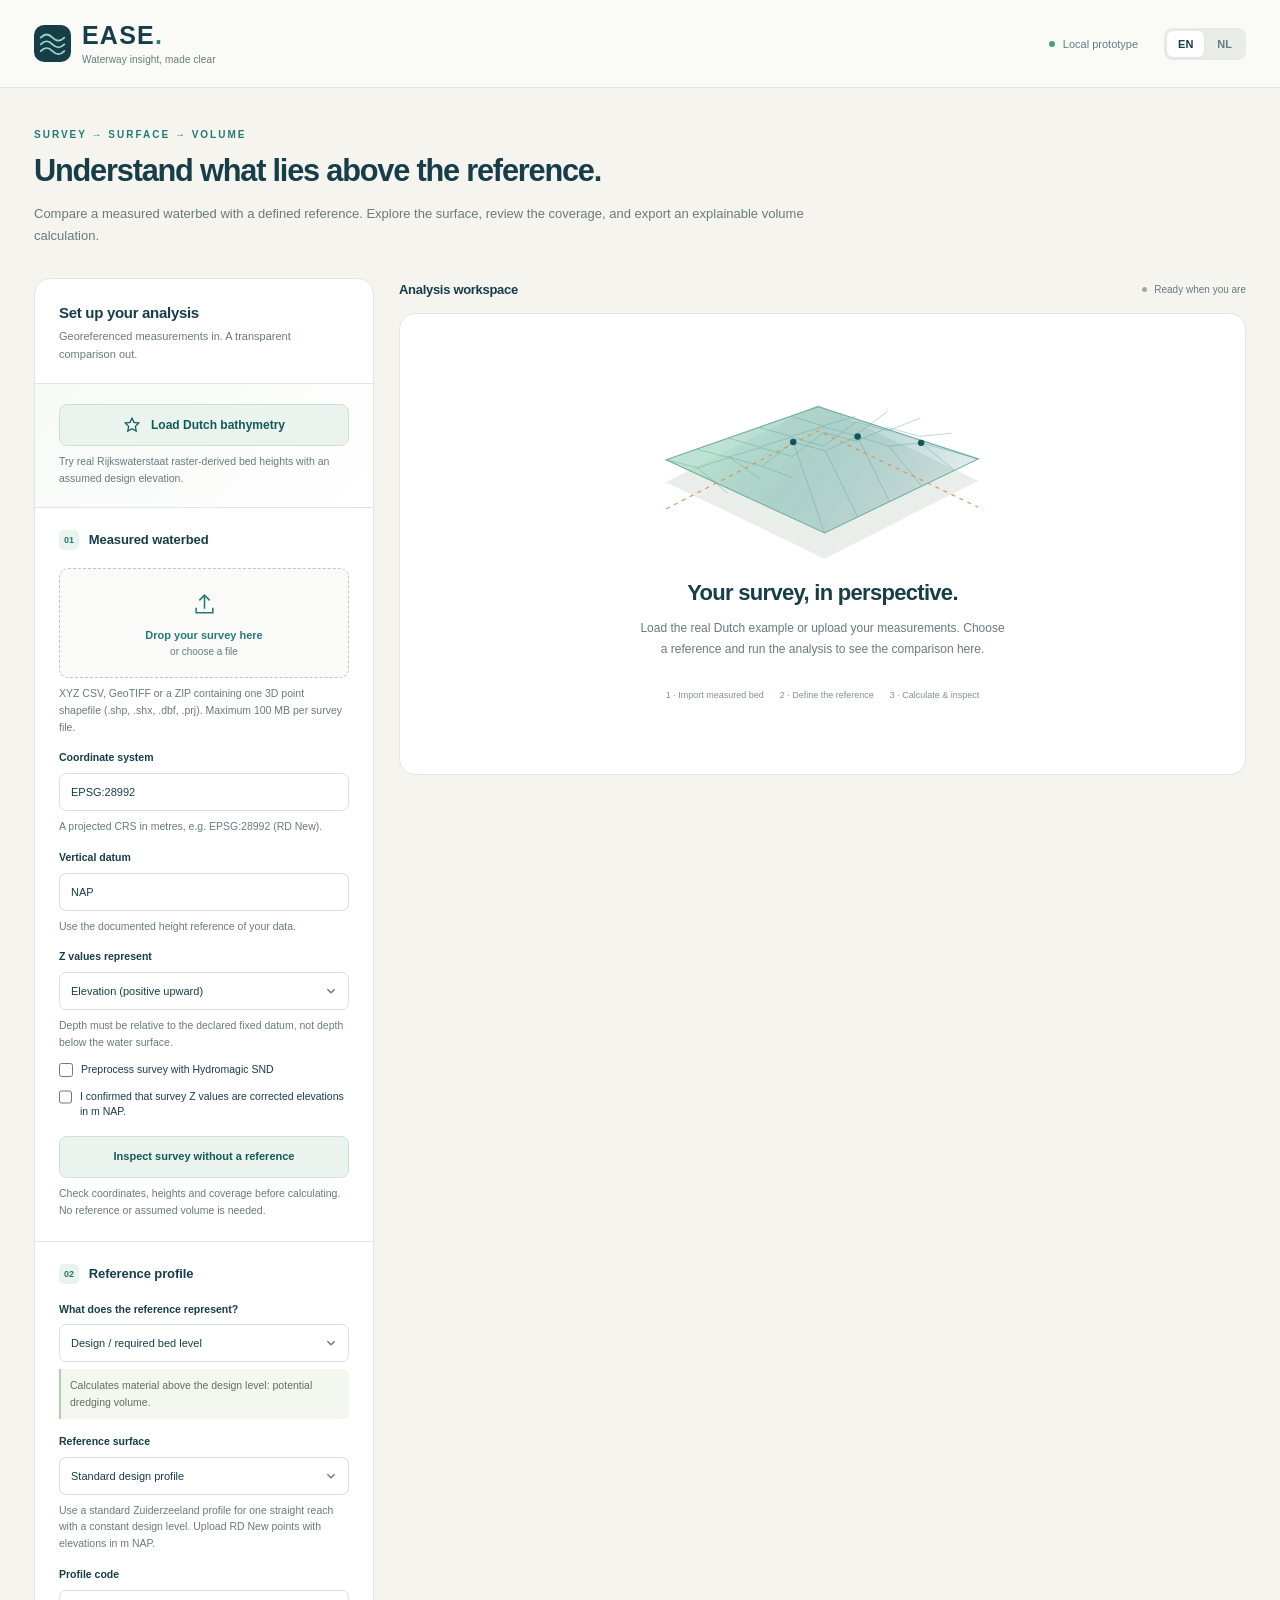
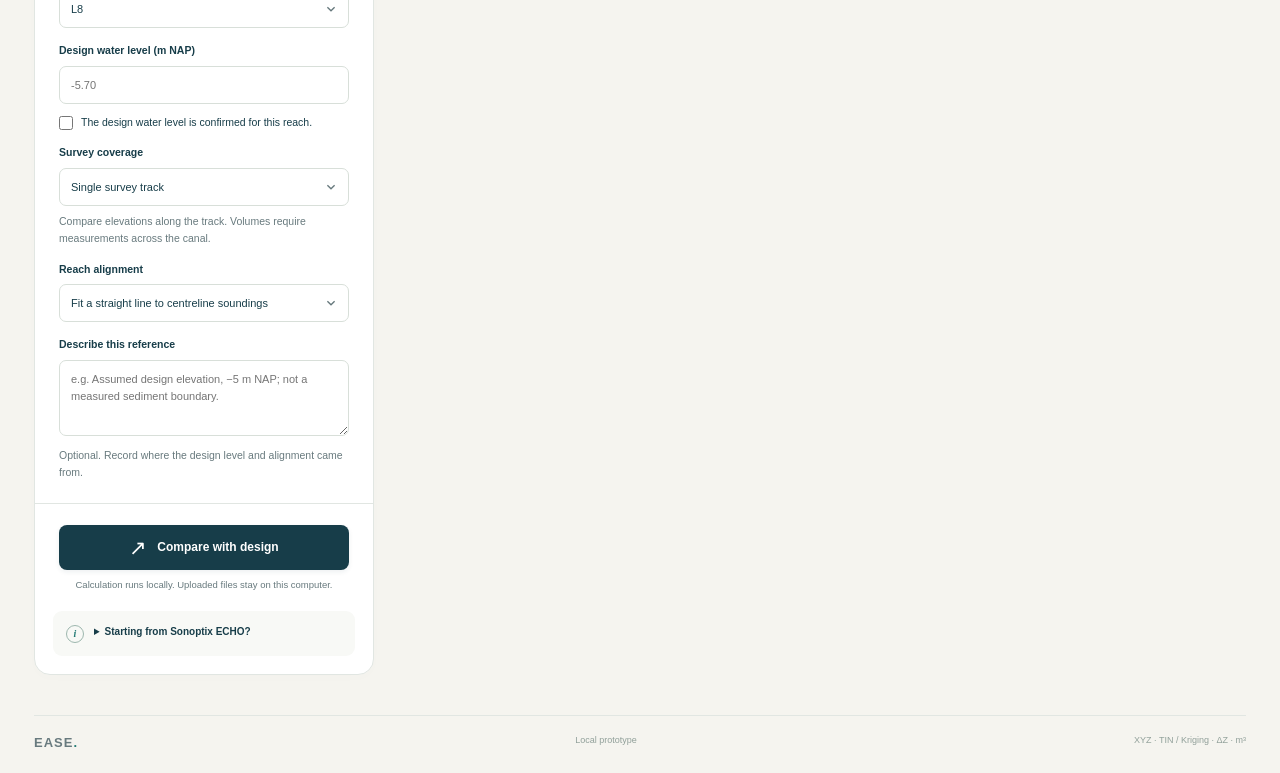
==== static/index.html @ c67ca576 "feat: migrate EASE source and automate Pages releases" ====
<!doctype html>
<html lang="en">
<head>
  <meta charset="utf-8">
  <meta name="viewport" content="width=device-width, initial-scale=1">
  <meta name="theme-color" content="#123c4b">
  <title>EASE · Sediment volume explorer</title>
  <link rel="icon" href="data:image/svg+xml,%3Csvg xmlns='http://www.w3.org/2000/svg' viewBox='0 0 64 64'%3E%3Crect width='64' height='64' rx='18' fill='%23123c4b'/%3E%3Cpath d='M10 25Q21 14 32 25T54 25M10 37Q21 26 32 37T54 37M10 49Q21 38 32 49T54 49' fill='none' stroke='%2382cfbb' stroke-width='4'/%3E%3C/svg%3E">
  <link rel="stylesheet" href="/static/styles.css?v=survey-preprocess-1">
  <script defer src="/static/plotly.min.js"></script>
  <script defer src="/static/i18n.js?v=survey-preprocess-1"></script>
  <script defer src="/static/app.js?v=survey-preprocess-1"></script>
</head>
<body>
  <header class="topbar">
    <a href="/" class="brand" aria-label="EASE">
      <svg width="37" height="37" viewBox="0 0 44 44" fill="none" aria-hidden="true"><rect width="44" height="44" rx="12" fill="currentColor"/><path d="M8 15c5-5 9-5 14 0s9 5 14 0M8 23c5-5 9-5 14 0s9 5 14 0M8 31c5-5 9-5 14 0s9 5 14 0" stroke="#9ad8c5" stroke-width="2.2" stroke-linecap="round"/></svg>
      <span><strong>EASE<span class="brand-dot">.</span></strong><small data-i18n="brandSub"></small></span>
    </a>
    <div class="topbar-tools"><span class="local-badge"><span></span><span id="runtime-badge" data-i18n="local"></span></span><div class="language-switch" role="group" data-i18n-aria="language"><button type="button" data-language="en" aria-pressed="true">EN</button><button type="button" data-language="nl" aria-pressed="false">NL</button></div></div>
  </header>
  <main class="page-shell">
    <section id="hosted-tools" class="hosted-tools" aria-labelledby="hosted-title" hidden>
      <div><h1 id="hosted-title" data-i18n="hostPublic"></h1><p data-i18n="hostDemoHint"></p></div>
      <div class="hosted-demo-controls">
        <label for="hosted-method" data-i18n="surfaceMethod"></label>
        <select id="hosted-method"><option value="tin" data-i18n="tinMethod"></option><option value="kriging" data-i18n="krigingMethod"></option></select>
        <button type="button" class="button button-primary" id="open-public-demo" data-i18n="hostLoad"></button>
      </div>
      <details id="hosted-access" hidden>
        <summary data-i18n="hostLab"></summary>
        <p data-i18n="hostPrivacy"></p>
        <form id="hosted-login">
          <label for="hosted-key" data-i18n="hostKey"></label>
          <input id="hosted-key" type="password" required autocomplete="off" spellcheck="false">
          <button class="button button-demo" type="submit" data-i18n="hostUnlock"></button>
        </form>
        <button type="button" class="button button-demo" id="hosted-lock" data-i18n="hostLock" hidden></button>
      </details>
      <p id="hosted-message" role="status"></p>
    </section>
    <section class="intro"><p class="eyebrow" data-i18n="eyebrow"></p><h1 data-i18n="title"></h1><p class="intro-copy" data-i18n="intro"></p></section>
    <div class="app-layout">
      <aside class="setup-panel">
        <div class="panel-heading"><h2 data-i18n="setup"></h2><p data-i18n="setupSub"></p></div>
        <form id="analysis-form" novalidate>
          <fieldset id="setup-fields" class="fieldset-reset">
            <div class="demo-block"><button type="button" id="load-demo" class="button button-demo"><svg viewBox="0 0 24 24" width="18" height="18" fill="none" stroke="currentColor" stroke-width="1.7" aria-hidden="true"><path d="m12 3 2.7 5.5L21 9.4l-4.5 4.4 1.1 6.2-5.6-3-5.6 3 1.1-6.2L3 9.4l6.3-.9Z"/></svg><span data-i18n="demo"></span></button><p class="field-hint" data-i18n="demoHint"></p><div id="demo-source" class="source-card" hidden></div></div>
            <section class="form-section"><h3><span class="step-number">01</span><span data-i18n="stepData"></span></h3>
              <div class="dropzone" id="survey-drop"><input type="file" id="survey-file" accept=".csv,.txt,.xyz,.tif,.tiff,.zip" class="file-input" data-i18n-aria="surveyUpload"><svg width="25" height="25" viewBox="0 0 24 24" fill="none" stroke="currentColor" stroke-width="1.5" aria-hidden="true"><path d="M4 15v5h16v-5M12 16V3m-5 5 5-5 5 5"/></svg><strong data-i18n="surveyUpload"></strong><span data-i18n="browse"></span></div>
              <div class="file-selection" id="survey-selection" hidden><span id="survey-name"></span><button type="button" data-remove="survey" data-i18n="remove"></button></div>
              <p class="field-hint" data-i18n="supported"></p>
              <div class="field"><label for="crs" data-i18n="crs"></label><input id="crs" name="crs" value="EPSG:28992" spellcheck="false" required><p class="field-hint" data-i18n="crsHint"></p></div>
              <div class="field"><label for="vertical-datum" data-i18n="datum"></label><input id="vertical-datum" name="vertical_datum" value="NAP" data-i18n-placeholder="datumPlaceholder" required><p class="field-hint" data-i18n="datumHint"></p></div>
              <div class="field"><label for="z-convention" data-i18n="zConvention"></label><select id="z-convention"><option value="elevation" data-i18n="elevation"></option><option value="depth" data-i18n="depth"></option></select><p class="field-hint" data-i18n="zHint"></p></div>
              <label class="profile-check"><input id="survey-preprocess" type="checkbox"><span data-i18n="surveyPreprocess"></span></label>
              <div class="field" id="survey-sounding-field" hidden>
                <label for="survey-sounding" data-i18n="profileSounding"></label><input id="survey-sounding" type="file">
                <p class="field-hint" data-i18n="profileSoundingHint"></p>
              </div>
              <label class="profile-check" id="survey-nap-label" hidden><input id="survey-nap-confirmed" type="checkbox"><span data-i18n="profileNAPConfirmed"></span></label>
              <button type="button" id="inspect-survey" class="button button-demo inspect-button" data-i18n="inspectSurvey"></button><p class="field-hint" data-i18n="inspectHint"></p>
            </section>
            <section class="form-section"><h3><span class="step-number">02</span><span data-i18n="stepReference"></span></h3>
              <div class="field"><label for="reference-type" data-i18n="refType"></label><select id="reference-type"><option value="design" data-i18n="design"></option><option value="previous" data-i18n="previous"></option><option value="underside" data-i18n="underside"></option></select><p class="field-hint ref-interpretation" id="reference-type-hint"></p></div>
              <div class="field"><label for="reference-mode" data-i18n="refMode"></label><select id="reference-mode"><option value="profile" data-i18n="profileMode" selected></option><option value="constant" data-i18n="constant"></option><option value="file" data-i18n="file"></option></select><p class="field-hint" id="reference-required-hint" hidden data-i18n="referenceRequiresFile"></p></div>
              <div id="constant-fields" hidden><div class="field"><label for="reference-elevation" data-i18n="refElevation"></label><div class="unit-input"><input id="reference-elevation" type="number" value="-6.5" step="0.1"><span>m</span></div><p class="field-hint" data-i18n="refElevationHint"></p></div></div>
              <div id="reference-file-fields" hidden>
                <div class="dropzone compact" id="reference-drop"><input type="file" id="reference-file" accept=".csv,.txt,.xyz,.tif,.tiff,.zip" class="file-input" data-i18n-aria="refUpload"><strong data-i18n="refUpload"></strong><span data-i18n="browse"></span></div>
                <div class="file-selection" id="reference-selection" hidden><span id="reference-name"></span><button type="button" data-remove="reference" data-i18n="remove"></button></div><p class="field-hint" data-i18n="refSupported"></p>
                <div class="reference-metadata"><h4 data-i18n="refMetadata"></h4><p class="field-hint" data-i18n="sameMetadata"></p><div class="field"><label for="reference-crs" data-i18n="crs"></label><input id="reference-crs" value="EPSG:28992" spellcheck="false"></div><div class="field"><label for="reference-datum" data-i18n="datum"></label><input id="reference-datum" value="NAP"></div><div class="field"><label for="reference-z-convention" data-i18n="zConvention"></label><select id="reference-z-convention"><option value="elevation" data-i18n="elevation"></option><option value="depth" data-i18n="depth"></option></select></div></div>
              </div>
              <div id="profile-fields" hidden>
                <p class="field-hint" data-i18n="profileHint"></p>
                <div class="field"><label for="profile-code" data-i18n="profileCode"></label><select id="profile-code"><option>L8</option><option value="L8A">L8a</option><option>L10</option></select></div>
                <div class="field"><label for="profile-water" data-i18n="profileWater"></label><input id="profile-water" type="number" step="any" placeholder="-5.70"></div>
                <label class="profile-check"><input id="profile-level-confirmed" type="checkbox"><span data-i18n="profileLevelConfirmed"></span></label>
                <div class="field"><label for="profile-coverage" data-i18n="profileCoverage"></label><select id="profile-coverage"><option value="track" data-i18n="profileTrack"></option><option value="area" data-i18n="profileArea"></option></select><p class="field-hint" id="profile-coverage-hint"></p></div>
                <div class="field"><label for="profile-alignment" data-i18n="profileAlignment"></label><select id="profile-alignment"><option value="fitted" data-i18n="profileFitted"></option><option value="endpoints" data-i18n="profileEndpoints"></option></select></div>
                <div id="profile-endpoints" hidden>
                  <p class="field-hint" data-i18n="profileEndpointsHint"></p>
                  <div class="area-fields">
                    <div class="field"><label for="profile-x1">X1</label><input id="profile-x1" type="number" step="any"></div>
                    <div class="field"><label for="profile-y1">Y1</label><input id="profile-y1" type="number" step="any"></div>
                    <div class="field"><label for="profile-x2">X2</label><input id="profile-x2" type="number" step="any"></div>
                    <div class="field"><label for="profile-y2">Y2</label><input id="profile-y2" type="number" step="any"></div>
                  </div>
                </div>
              </div>
              <div class="field"><label for="reference-note" data-i18n="referenceNote"></label><textarea id="reference-note" rows="3" maxlength="1000" data-i18n-placeholder="referenceNotePlaceholder" required></textarea><p class="field-hint" id="reference-note-hint" data-i18n="referenceNoteHint"></p></div>
            </section>
            <fieldset class="fieldset-reset form-section" id="volume-settings"><h3><span class="step-number">03</span><span data-i18n="stepSettings"></span></h3>

              <div class="field"><label for="surface-method" data-i18n="surfaceMethod"></label><select id="surface-method"><option value="tin" data-i18n="tinMethod"></option><option value="kriging" data-i18n="krigingMethod"></option></select><p class="field-hint" data-i18n="surfaceHint"></p></div>
              <div id="kriging-fields" hidden>
                <div class="field"><label for="kriging-model" data-i18n="variogramModel"></label><select id="kriging-model"><option value="spherical" data-i18n="spherical"></option><option value="exponential" data-i18n="exponential"></option><option value="gaussian" data-i18n="gaussian"></option></select></div>
                <div class="field"><label for="kriging-fit" data-i18n="fitMode"></label><select id="kriging-fit"><option value="auto" data-i18n="fitAuto"></option><option value="manual" data-i18n="fitManual"></option></select><p class="field-hint" data-i18n="fitHint"></p></div>
                <div id="kriging-manual" hidden>
                  <div class="field"><label for="kriging-nugget" data-i18n="nugget"></label><input id="kriging-nugget" type="number" min="0" max="10000" step="any" value="0.005"><p class="field-hint" data-i18n="nuggetHint"></p></div>
                  <div class="field"><label for="kriging-partial-sill" data-i18n="partialSill"></label><input id="kriging-partial-sill" type="number" min="0.000001" max="10000" step="any" value="0.2"><p class="field-hint" data-i18n="sillHint"></p></div>
                  <div class="field"><label for="kriging-range" data-i18n="krigingRange"></label><input id="kriging-range" type="number" min="0.000001" max="100000" step="any" value="20"><p class="field-hint" data-i18n="rangeHint"></p></div>
                </div>
                <details class="advanced-settings"><summary data-i18n="krigingAdvanced"></summary><div class="advanced-content">
                  <div class="field"><label for="kriging-neighbors" data-i18n="krigingNeighbors"></label><input id="kriging-neighbors" type="number" min="3" max="64" step="1" value="16"></div>
                  <div class="field"><label for="kriging-radius" data-i18n="krigingRadius"></label><input id="kriging-radius" type="number" min="0.000001" max="10000" step="any" value="20"><p class="field-hint" data-i18n="radiusHint"></p></div>
                  <div class="field"><label for="kriging-max-se" data-i18n="maxSE"></label><input id="kriging-max-se" type="number" min="0" max="100" step="any" data-i18n-placeholder="optional"><p class="field-hint" data-i18n="seHint"></p></div>
                </div></details>
                <p class="field-hint" data-i18n="krigingLimits"></p>
              </div>
              <div class="field-row"><div class="field"><label for="cell-size" data-i18n="cellSize"></label><div class="unit-input"><input id="cell-size" type="number" value="1" min="0.05" max="1000" step="0.1"><span>m</span></div></div><div class="field"><label for="max-edge" data-i18n="maxEdge"></label><div class="unit-input"><input id="max-edge" type="number" value="3" min="0.05" max="10000" step="1"><span>m</span></div></div></div><p class="field-hint" data-i18n="gridHint"></p>
              <div class="field"><label for="filter-mode" data-i18n="filter"></label><select id="filter-mode"><option value="off" data-i18n="filterOff"></option><option value="flag" data-i18n="filterFlag" selected></option><option value="exclude" data-i18n="filterExclude"></option></select><p class="field-hint" data-i18n="filterHint"></p></div>
              <details class="advanced-settings"><summary data-i18n="advanced"></summary><div class="advanced-content"><div class="field-row"><div class="field"><label for="filter-k" data-i18n="filterK"></label><input id="filter-k" type="number" min="2" max="20" step="0.5" value="4.5"></div><div class="field"><label for="filter-floor" data-i18n="filterFloor"></label><div class="unit-input"><input id="filter-floor" type="number" min="0.001" max="100" step="0.05" value="0.25"><span>m</span></div></div></div><div class="field"><label for="neighbors" data-i18n="neighbors"></label><input id="neighbors" type="number" min="6" max="64" step="1" value="16"></div><div class="field"><label for="sigma-current" data-i18n="sigmaCurrent"></label><input id="sigma-current" type="number" min="0" max="100" step="0.01" data-i18n-placeholder="optional"></div><div class="field"><label for="sigma-reference" data-i18n="sigmaReference"></label><input id="sigma-reference" type="number" min="0" max="100" step="0.01" data-i18n-placeholder="optional"></div><p class="field-hint" data-i18n="uncertaintyHint"></p><div class="field"><label for="boundary-file" data-i18n="boundary"></label><div class="boundary-input"><input type="file" id="boundary-file" accept=".geojson,.json" class="file-input"><span id="boundary-name" data-i18n="boundaryUpload"></span></div><button id="remove-boundary" class="text-button" type="button" data-i18n="remove" hidden></button><p class="field-hint" data-i18n="boundaryHint"></p></div></div></details>
            </fieldset>
          </fieldset>
          <div class="run-block"><div id="form-error" class="form-error" role="alert" hidden></div><button type="submit" class="button button-primary" id="run-analysis"><span id="run-icon" aria-hidden="true">↗</span><span id="run-label" data-i18n="run"></span></button><p id="run-privacy" class="field-hint" data-i18n="runHint"></p></div>
        </form>
        <div class="echo-note"><span class="info-icon" aria-hidden="true">i</span><details><summary data-i18n="echoTitle"></summary><p data-i18n="echoText"></p></details></div>
      </aside>
      <section class="workspace" data-i18n-aria="workspace">
        <div class="workspace-header"><h2 data-i18n="workspace"></h2><span class="workspace-status" id="workspace-status"><span></span><span id="status-text" data-i18n="ready"></span></span></div>
        <div id="stale-note" class="stale-note" role="status" hidden data-i18n="stale"></div>
        <section id="survey-preview" class="detail-card survey-preview" hidden>
          <div class="detail-heading"><h3 data-i18n="previewTitle"></h3><p data-i18n="previewIntro"></p></div>
          <dl id="preview-stats" class="quality-grid"></dl>
          <p id="preprocess-preview-note" class="preview-height-note" data-i18n="preprocessPreviewHint" hidden></p>
          <p id="preview-height-note" class="preview-height-note" data-i18n="previewMixedHeights" hidden></p>
          <div class="preview-toolbar">
            <div class="view-switch" role="group" data-i18n-aria="previewViews">
              <button type="button" data-preview-view="3d" aria-pressed="true" data-i18n="preview3d"></button>
              <button type="button" data-preview-view="plan" aria-pressed="false" data-i18n="previewPlan"></button>
            </div>
            <div id="preview-3d-controls" class="preview-3d-controls">
              <div class="bed-scale-field">
                <label for="preview-vertical-scale" data-i18n="verticalScale"></label>
                <select id="preview-vertical-scale">
                  <option value="auto" data-i18n="verticalAuto"></option>
                  <option value="1" data-i18n="verticalTrue"></option>
                </select>
              </div>
              <button type="button" id="reset-preview-camera" class="bed-reset" data-i18n="resetBedView"></button>
            </div>
          </div>
          <div id="survey-preview-chart" role="img" data-i18n-aria="previewTitle"></div>
          <div class="preview-actions"><p id="preview-plot-note" class="field-hint"></p><button type="button" id="use-preview-area" class="button button-demo" data-i18n="useVisibleArea" hidden></button><button type="button" id="clear-preview-area" class="text-button" data-i18n="clearArea" hidden></button><p id="preview-area-note" class="field-hint" role="status"></p>
            <details><summary data-i18n="manualArea"></summary><div class="area-fields"><div class="field"><label for="area-xmin">X min (m)</label><input id="area-xmin" type="number" step="any"></div><div class="field"><label for="area-ymin">Y min (m)</label><input id="area-ymin" type="number" step="any"></div><div class="field"><label for="area-xmax">X max (m)</label><input id="area-xmax" type="number" step="any"></div><div class="field"><label for="area-ymax">Y max (m)</label><input id="area-ymax" type="number" step="any"></div></div><button type="button" id="apply-preview-area" class="button button-demo" data-i18n="applyArea"></button></details>
            <p id="preview-grid-note" class="field-hint"></p><p class="field-hint" data-i18n="previewDatumNote"></p>
          </div>
        </section>
        <section id="profile-result" class="detail-card survey-preview" hidden>
          <div class="detail-heading"><h3 data-i18n="profileResult"></h3><p id="profile-result-note"></p></div>
          <dl id="profile-stats" class="quality-grid"></dl>
          <p id="profile-provisional" class="preview-height-note" data-i18n="profileProvisional"></p>
          <div class="preview-toolbar"><div class="view-switch" role="group" data-i18n-aria="profileResult">
            <button type="button" data-profile-view="3d" aria-pressed="true" data-i18n="profile3D"></button>
            <button type="button" data-profile-view="along" aria-pressed="false" data-i18n="profileAlong"></button>
          </div></div>
          <div id="profile-chart" role="img" data-i18n-aria="profileResult"></div>
          <div class="preview-actions"><p id="profile-scale-note" class="field-hint"></p>
            <div class="export-links">
              <a id="export-design" download data-i18n="profileExportDesign"></a>
              <a id="export-comparison" download data-i18n="profileExportComparison"></a>
              <a id="profile-export-bundle" download data-i18n="bundle"></a>
            </div>
          </div>
        </section>
        <div class="chart-card" id="analysis-chart-card">
          <div id="chart-toolbar" class="chart-toolbar" hidden><div class="view-switch" role="group"><button type="button" data-view="difference" aria-pressed="true" data-i18n="difference"></button><button type="button" data-view="bed" aria-pressed="false" data-i18n="bed"></button><button type="button" id="uncertainty-view" data-view="uncertainty" aria-pressed="false" data-i18n="uncertainty" hidden></button><button type="button" data-view="map" aria-pressed="false" data-i18n="map"></button></div><span id="chart-crs" class="chart-crs"></span></div>
          <div id="uncertainty-controls" class="bed-controls" hidden><div class="field"><label for="uncertainty-role" data-i18n="uncertaintyRole"></label><select id="uncertainty-role"><option value="bed" data-i18n="stepData"></option><option value="reference" id="reference-uncertainty-option" data-i18n="stepReference"></option></select></div><p class="field-hint" data-i18n="uncertaintyMapHint"></p></div>
          <div id="bed-controls" class="bed-controls" hidden>
            <div class="bed-scale-field"><label for="vertical-scale" data-i18n="verticalScale"></label><select id="vertical-scale"><option value="auto" data-i18n="verticalAuto" selected></option><option value="1" data-i18n="verticalTrue"></option><option value="5">5×</option><option value="10">10×</option><option value="20">20×</option><option value="50">50×</option></select></div>
            <div class="bed-view-actions">
              <button type="button" id="focus-bed-patch" class="bed-reset" hidden></button>
              <button type="button" id="reset-bed-view" class="bed-reset" data-i18n="resetBedView"></button>
            </div>
            <p id="vertical-scale-note" role="status"></p>
            <p id="bed-sparse-note" class="bed-sparse-note" role="status" hidden></p>
          </div>
          <div id="chart-empty" class="chart-empty">
            <svg class="empty-graphic" viewBox="0 0 460 210" fill="none" aria-hidden="true"><defs><linearGradient id="bed-fill" x1="100" y1="80" x2="300" y2="230" gradientUnits="userSpaceOnUse"><stop stop-color="#a1d6c2" stop-opacity=".7"/><stop offset="1" stop-color="#227d83" stop-opacity=".16"/></linearGradient></defs><path d="M35 119 224 22 423 117 232 214Z" fill="#e9eeea"/><path d="m35 91 189-66 199 65-191 92Z" fill="url(#bed-fill)" stroke="#73afa1" stroke-width="1.4"/><path d="m35 91 39 10 40-13 40 11 39-30 40 11 40-18 39 12 40-4 39 11 32 9M73 78l39 10 40-12 40 11 39-30 40 11 40-17 39 11 40-4M112 64l39 11 40-12 40 11 40-30 40 11 40-16M151 51l39 11 40-12 40 11 40-30M191 37l39 12 40-12M74 101l38 32m2-45 38 27m2-16 38 14m1-44 39 113M233 80l40 82m0-100 39 80m0-68 40 49m0-53 40 33" stroke="#5a9d91" opacity=".5"/><path d="m35 152 189-97 199 95" stroke="#d49b54" stroke-width="1.5" stroke-dasharray="5 6"/><circle cx="193" cy="69" r="4" fill="#15525d"/><circle cx="273" cy="62" r="4" fill="#15525d"/><circle cx="352" cy="70" r="4" fill="#15525d"/></svg>
            <h3 data-i18n="emptyTitle"></h3><p data-i18n="emptyText"></p><div class="empty-steps"><span data-i18n="emptyStep1"></span><span data-i18n="emptyStep2"></span><span data-i18n="emptyStep3"></span></div>
          </div>
          <div id="chart" hidden></div><div id="chart-footer" class="chart-footer" hidden><span data-i18n="chartHelp"></span><span id="chart-summary"></span></div>
          <div id="processing-overlay" class="processing-overlay" hidden><span class="spinner"></span><strong data-i18n="running"></strong></div>
        </div>
        <div id="results" hidden>
          <div class="metric-grid"><article class="metric-card primary-metric"><div class="metric-label" data-i18n="above"></div><div class="metric-value"><span id="metric-above"></span><small>m³</small></div><p data-i18n="positiveDescription"></p></article><article class="metric-card"><div class="metric-label" data-i18n="below"></div><div class="metric-value"><span id="metric-below"></span><small>m³</small></div><p data-i18n="negativeDescription"></p></article><article class="metric-card"><div class="metric-label" data-i18n="validArea"></div><div class="metric-value"><span id="metric-area"></span><small>m²</small></div><p data-i18n="areaDescription"></p></article><article class="metric-card"><div class="metric-label" data-i18n="coverage"></div><div class="metric-value"><span id="metric-coverage"></span><small>%</small></div><p data-i18n="coverageDescription"></p></article></div>
          <div class="interpretation-card"><span class="info-icon" aria-hidden="true">i</span><div><h3 data-i18n="interpretation"></h3><p id="result-interpretation"></p><p class="reference-description"><strong data-i18n="referenceLabel"></strong><span id="result-reference-note"></span></p></div></div>
          <div class="result-lower"><section class="detail-card"><div class="detail-heading"><h3 data-i18n="quality"></h3><p data-i18n="qualityHint"></p></div><dl class="quality-grid" id="quality-values"></dl></section><section class="detail-card warning-card"><div class="detail-heading"><h3 data-i18n="warnings"></h3></div><ul id="warning-list"></ul></section></div>
          <section class="export-card"><div><h3 data-i18n="exports"></h3><p data-i18n="exportsHint"></p></div><a class="button button-primary" id="export-bundle" href="#" download><span data-i18n="bundle"></span><span aria-hidden="true">↓</span></a><div class="export-links"><a id="export-cells" href="#" download data-i18n="cells"></a><a id="export-geotiff" href="#" download data-i18n="geotiff"></a><a id="export-summary" href="#" download data-i18n="summary"></a><a id="export-points" href="#" download data-i18n="points"></a></div></section>
          <section class="provenance-card"><h3 data-i18n="provenance"></h3><p data-i18n="method"></p><div id="result-source"></div><p id="resolved-method" class="field-hint"></p></section>
        </div>
      </section>
    </div>
    <footer class="page-footer"><span>EASE<span class="brand-dot">.</span></span><span id="runtime-footer" data-i18n="local"></span><span>XYZ · TIN / Kriging · ΔZ · m³</span></footer>
  </main>
</body>
</html>
---- static/styles.css ----
:root{--page:#f5f4ef;--paper:#fff;--ink:#173d49;--muted:#687a7e;--teal:#247b75;--teal-dark:#135a56;--mint:#eaf3ee;--line:#e1e6e2;--gold:#b87b30;--soft:#f8f9f6;--error:#9e3d30;--radius:16px;font-family:Inter,ui-sans-serif,-apple-system,BlinkMacSystemFont,"Segoe UI",sans-serif;color:var(--ink);background:var(--page);font-synthesis:none}
*{box-sizing:border-box}body{margin:0}button,input,select,textarea{font:inherit}button,a,input,select,textarea,summary{-webkit-tap-highlight-color:transparent}button,a,summary{touch-action:manipulation}button{cursor:pointer}button:disabled{cursor:wait;opacity:.6}button:focus-visible,a:focus-visible,summary:focus-visible{outline:3px solid #79b8a9;outline-offset:3px}input:focus,select:focus,textarea:focus{outline:2px solid #76b8a9;outline-offset:1px}a{color:var(--teal-dark)}[hidden]{display:none!important}h1,h2,h3,h4,p{margin:0}button,a{transition:background .16s,border-color .16s,color .16s,box-shadow .16s}.topbar{height:88px;border-bottom:1px solid var(--line);padding:0 max(34px,calc((100vw - 1540px)/2));display:flex;align-items:center;justify-content:space-between;background:rgba(255,255,255,.55)}.brand{display:flex;gap:11px;align-items:center;text-decoration:none;color:var(--ink)}.brand strong{font-size:25px;font-weight:780;letter-spacing:1.2px;display:block;line-height:1}.brand-dot{color:var(--teal)}.brand small{font-size:10px;color:var(--muted);display:block;margin-top:6px;letter-spacing:.1px}.topbar-tools{display:flex;align-items:center;gap:26px}.local-badge{display:flex;gap:8px;align-items:center;font-size:11px;color:var(--muted)}.local-badge>span:first-child{width:6px;height:6px;border-radius:50%;background:#4b9d82}.language-switch{display:flex;background:#e9ede7;border-radius:8px;padding:3px;gap:2px}.language-switch button{border:0;padding:7px 11px;background:transparent;border-radius:6px;font-size:11px;font-weight:700;color:var(--muted)}.language-switch button[aria-pressed=true]{background:#fff;color:var(--ink);box-shadow:0 1px 4px #173d4910}.page-shell{max-width:1540px;margin:auto;padding:41px 34px 18px}.intro{margin-bottom:31px}.eyebrow{font-size:10px;font-weight:750;letter-spacing:2px;color:var(--teal);margin-bottom:13px}h1{font-size:clamp(26px,2.4vw,37px);letter-spacing:-1.2px;font-weight:650;line-height:1.2}.intro-copy{margin-top:13px;max-width:790px;font-size:13px;line-height:1.7;color:var(--muted)}.app-layout{display:grid;grid-template-columns:340px minmax(0,1fr);gap:25px;align-items:start}.setup-panel{background:var(--paper);border:1px solid var(--line);border-radius:var(--radius);box-shadow:0 3px 12px #173d4903;overflow:hidden}.panel-heading{padding:25px 24px 20px;border-bottom:1px solid var(--line)}h2{font-size:15px;letter-spacing:-.3px;font-weight:700}.panel-heading p{font-size:11px;color:var(--muted);line-height:1.65;margin-top:6px}.fieldset-reset{border:0;margin:0;padding:0;min-width:0}.demo-block{padding:20px 24px;border-bottom:1px solid var(--line);background:linear-gradient(130deg,#f7faf6,#fff)}.button{border:1px solid transparent;border-radius:8px;min-height:42px;display:inline-flex;align-items:center;justify-content:center;gap:10px;font-size:12px;font-weight:650;text-decoration:none;padding:11px 16px;line-height:1.4}.button-demo{width:100%;background:var(--mint);color:var(--teal-dark);border-color:#cce0d4}.button-demo:hover{background:#dcece3}.button-primary{background:var(--ink);color:#fff;box-shadow:0 2px 5px #173d4914}.button-primary:hover{background:#245a65}.field-hint{font-size:10.5px;line-height:1.6;color:var(--muted);margin-top:7px}.source-card{margin-top:12px;padding:12px;border:1px solid #d5e5da;border-radius:8px;background:#fff;font-size:11px;line-height:1.6}.source-card strong{display:block;font-size:11px;margin:3px 0;color:var(--ink)}.source-card .source-kicker{color:var(--teal);font-size:9px;text-transform:uppercase;letter-spacing:.8px;font-weight:700}.source-card a{font-size:10px;text-underline-offset:3px;display:inline-block;margin-top:6px}.source-card p{margin-top:7px;color:var(--muted);font-size:10px}.form-section{padding:22px 24px;border-bottom:1px solid var(--line)}.form-section h3{font-size:13px;display:flex;align-items:center;gap:10px;margin-bottom:18px;letter-spacing:-.1px}.step-number{font-size:9px;color:var(--teal);background:var(--mint);border-radius:5px;padding:5px;font-weight:700}.dropzone{position:relative;display:flex;flex-direction:column;align-items:center;gap:5px;text-align:center;padding:23px 12px 20px;background:#fafbf8;border:1px dashed #b9c9c0;border-radius:9px;color:var(--teal);cursor:pointer;transition:background .16s,border-color .16s}.dropzone svg{margin-bottom:7px}.dropzone strong{font-size:11px;font-weight:650}.dropzone>span{font-size:10px;color:var(--muted)}.dropzone:hover,.dropzone.dragover{border-color:var(--teal);background:var(--mint)}.dropzone:focus-within{outline:2px solid #76b8a9;outline-offset:2px}.file-input{position:absolute;inset:0;opacity:0;width:100%;height:100%;cursor:pointer}.dropzone.compact{padding:20px 10px}.file-selection{display:flex;align-items:center;gap:6px;justify-content:space-between;font-size:10px;margin-top:8px;background:var(--mint);border-radius:6px;padding:8px 10px}.file-selection>span{overflow:hidden;text-overflow:ellipsis;white-space:nowrap;min-width:0}.file-selection button,.text-button{border:0;background:transparent;color:var(--teal);padding:2px 0;font-size:10px;text-decoration:underline;text-underline-offset:3px}.field{margin-top:15px;min-width:0}.field label{display:block;font-size:10.5px;font-weight:650;margin-bottom:7px;line-height:1.5;color:var(--ink)}input:not([type=file]),select,textarea{width:100%;border:1px solid #d8dfd9;border-radius:7px;background:#fff;color:var(--ink);padding:10px 11px;font-size:11px;min-height:38px}textarea{resize:vertical;line-height:1.5;min-height:76px}select{padding-right:28px;appearance:none;background-image:url("data:image/svg+xml,%3Csvg xmlns='http://www.w3.org/2000/svg' viewBox='0 0 20 20' fill='none' stroke='%23687a7e' stroke-width='1.5'%3E%3Cpath d='m6 8 4 4 4-4'/%3E%3C/svg%3E");background-repeat:no-repeat;background-size:18px;background-position:right 8px center}.field-row{display:grid;grid-template-columns:1fr 1fr;gap:12px}.field-row .field{margin-top:0}.field-row label{min-height:31px}.unit-input{position:relative}.unit-input input{padding-right:30px}.unit-input>span{position:absolute;right:12px;top:12px;font-size:10px;color:var(--muted)}.ref-interpretation{background:#f4f7f0;border-left:2px solid #b3cda8;padding:8px 9px;border-radius:0 5px 5px 0;color:#627058}.reference-metadata{background:var(--soft);padding:12px;border-radius:8px;margin-top:14px}.reference-metadata h4{font-size:10px}.advanced-settings{margin-top:17px;border-top:1px solid var(--line);padding-top:14px}.advanced-settings summary{font-size:10.5px;cursor:pointer;color:var(--teal);font-weight:600;line-height:1.5}.advanced-content{padding-top:16px}.boundary-input{position:relative;border:1px solid var(--line);padding:10px;border-radius:7px;color:var(--teal);font-size:10px;overflow-wrap:anywhere}.run-block{padding:21px 24px 19px}.run-block>.button{width:100%;min-height:45px}.run-block>.field-hint{text-align:center;font-size:9.5px}#run-icon{font-size:21px;line-height:1}.echo-note{margin:0 18px 18px;padding:13px;background:var(--soft);border-radius:9px;display:flex;gap:10px}.info-icon{width:18px;height:18px;display:inline-flex;align-items:center;justify-content:center;border:1px solid #9db7ae;color:var(--teal);font-size:10px;font-weight:650;border-radius:50%;flex-shrink:0;margin-top:1px;font-family:Georgia,serif;font-style:italic}.echo-note h4{font-size:10px;font-weight:650;margin-bottom:5px}.echo-note p{font-size:10px;line-height:1.7;color:var(--muted)}.workspace{min-width:0;position:sticky;top:22px}.workspace-header{display:flex;justify-content:space-between;align-items:center;gap:12px;margin:4px 0 16px}.workspace-header h2{font-size:13px}.workspace-status{font-size:10px;color:var(--muted);display:flex;align-items:center;gap:7px}.workspace-status>span:first-child{width:5px;height:5px;border-radius:50%;background:#9cac9e}.workspace-status.complete>span:first-child{background:var(--teal)}.workspace-status.processing>span:first-child{background:var(--gold);animation:pulse 1s infinite alternate}.chart-card{position:relative;border:1px solid var(--line);border-radius:var(--radius);background:var(--paper);overflow:hidden;box-shadow:0 3px 12px #173d4903}.chart-empty{min-height:460px;display:flex;flex-direction:column;align-items:center;justify-content:center;padding:30px 35px 38px;text-align:center}.empty-graphic{width:370px;max-width:90%;height:180px;margin-bottom:19px}.chart-empty h3{font-weight:600;font-size:22px;letter-spacing:-.7px;margin-bottom:12px}.chart-empty p{max-width:370px;font-size:12px;color:var(--muted);line-height:1.75}.empty-steps{display:flex;gap:16px;margin-top:30px;color:#80928b;font-size:9px}.chart-toolbar{padding:16px 17px 12px;display:flex;gap:10px;justify-content:space-between;align-items:center;border-bottom:1px solid #f0f2ef}.view-switch{display:flex;gap:4px;background:#f0f3ef;padding:3px;border-radius:8px}.view-switch button{background:transparent;border:0;border-radius:6px;padding:8px 11px;line-height:1.3;color:var(--muted);font-size:10px;font-weight:650}.view-switch button[aria-pressed=true]{background:#fff;box-shadow:0 1px 5px #173d4910;color:var(--ink)}.chart-crs{font-size:9px;color:var(--muted);white-space:nowrap}#chart{height:435px;width:100%}.chart-footer{display:flex;justify-content:space-between;gap:10px;font-size:9px;padding:11px 19px 15px;color:#7f8e8c}.processing-overlay{position:absolute;inset:0;background:rgba(255,255,255,.92);backdrop-filter:blur(3px);display:flex;flex-direction:column;gap:18px;align-items:center;justify-content:center;font-size:13px;z-index:5}.spinner{width:32px;height:32px;border-radius:50%;border:2px solid #dcebe3;border-top-color:var(--teal);animation:spin .9s linear infinite}.metric-grid{display:grid;grid-template-columns:repeat(4,minmax(0,1fr));gap:12px;margin-top:17px}.metric-card{background:#fff;border:1px solid var(--line);border-radius:12px;padding:18px 15px;min-width:0}.primary-metric{background:var(--ink);border-color:var(--ink);color:#fff}.metric-label{font-size:10px;font-weight:600;line-height:1.5;min-height:30px}.primary-metric .metric-label{color:#d0e7df}.metric-value{margin-top:7px;white-space:nowrap;display:flex;gap:5px;align-items:baseline}.metric-value>span{font-size:clamp(20px,2vw,29px);font-weight:600;letter-spacing:-.8px;font-variant-numeric:tabular-nums}.metric-value small{font-size:10px;font-weight:500;color:var(--muted)}.primary-metric .metric-value small{color:#9fc9bc}.metric-card p{color:var(--muted);font-size:9px;line-height:1.6;margin-top:8px}.primary-metric p{color:#a8c9bd}.interpretation-card{display:flex;gap:13px;border:1px solid #d9e4d9;background:#edf3e9;border-radius:12px;padding:17px 20px;margin-top:16px}.interpretation-card h3{font-size:11px;margin-bottom:6px}.interpretation-card p{font-size:11px;color:#566c61;line-height:1.7}.interpretation-card .reference-description{font-size:10px;margin-top:9px;display:flex;gap:7px}.reference-description strong:after{content:':'}.result-lower{display:grid;grid-template-columns:1.1fr 1fr;gap:15px;margin-top:17px;align-items:start}.detail-card{background:#fff;border:1px solid var(--line);border-radius:12px;overflow:hidden}.detail-heading{padding:18px 19px 13px}.detail-heading h3{font-size:12px}.detail-heading p{font-size:10px;color:var(--muted);line-height:1.7;margin-top:5px}.quality-grid{display:grid;grid-template-columns:1fr 1fr;margin:0 19px 13px;column-gap:15px}.quality-item{padding:10px 0;border-top:1px solid #edf0eb;min-width:0}.quality-item dt{font-size:9px;color:var(--muted);line-height:1.5}.quality-item dd{margin:4px 0 0;font-size:12px;font-weight:600;font-variant-numeric:tabular-nums;overflow-wrap:anywhere}.warning-card ul{padding:0 19px 10px;margin:0;list-style:none}.warning-card li{font-size:10px;line-height:1.75;color:#6e7267;padding:10px 0 11px 15px;border-top:1px solid #edf0eb;position:relative}.warning-card li:before{position:absolute;content:'';left:1px;top:17px;width:4px;height:4px;border-radius:50%;background:#c7a56b}.export-card{display:flex;align-items:center;justify-content:space-between;gap:20px;flex-wrap:wrap;background:#fff;border:1px solid var(--line);border-radius:12px;padding:21px;margin-top:17px}.export-card h3{font-size:13px;margin-bottom:6px}.export-card p{font-size:10px;color:var(--muted);line-height:1.6}.export-card .button{font-size:10px;min-height:38px}.export-links{display:flex;gap:20px;flex-wrap:wrap;width:100%;padding-top:13px;border-top:1px solid var(--line)}.export-links a{font-size:10px;text-underline-offset:4px}.provenance-card{padding:22px 3px 5px}.provenance-card h3{font-size:10px;color:var(--muted)}.provenance-card p,.provenance-card #result-source{font-size:10px;color:var(--muted);line-height:1.8;margin-top:6px}.provenance-card a{text-underline-offset:3px}.page-footer{display:flex;justify-content:space-between;gap:20px;border-top:1px solid var(--line);margin-top:40px;padding:19px 0 5px;color:#91a09a;font-size:9px}.page-footer>span:first-child{font-size:13px;font-weight:750;letter-spacing:1px;color:var(--muted)}.form-error{font-size:11px;line-height:1.65;background:#fcf0eb;border:1px solid #eccfc1;border-radius:7px;color:var(--error);padding:11px 12px;margin-bottom:13px}.form-error strong{display:block;font-size:11px;margin-bottom:3px}.stale-note{background:#fbf0dc;color:#8c6b36;padding:10px 14px;margin-bottom:13px;border-radius:8px;font-size:11px;line-height:1.6}@keyframes spin{to{transform:rotate(360deg)}}@keyframes pulse{to{opacity:.35}}
.echo-note details summary{font-size:10px;font-weight:650;cursor:pointer;line-height:1.6;color:var(--ink)}.echo-note details p{margin-top:8px}
.inspect-button{margin-top:16px;font-size:11px}.survey-preview{margin-bottom:20px}.survey-preview #survey-preview-chart{height:370px;width:100%}.preview-actions{padding:4px 19px 19px}.preview-actions>.button{margin-top:12px;font-size:11px}.preview-actions>.text-button{margin-left:14px}.preview-actions details{margin-top:13px}.preview-actions summary{font-size:11px;color:var(--teal);cursor:pointer}.area-fields{display:grid;grid-template-columns:repeat(4,minmax(0,1fr));gap:9px;margin-bottom:12px}.preview-actions .area-limit{color:var(--error)}@media(max-width:560px){.area-fields{grid-template-columns:1fr 1fr}.survey-preview #survey-preview-chart{height:320px}}
@media(min-width:1450px){.app-layout{grid-template-columns:360px minmax(0,1fr);gap:30px}.metric-card{padding:20px}.chart-empty{min-height:500px}#chart{height:475px}}
@media(max-width:1150px){.page-shell{padding:32px 24px 18px}.topbar{padding:0 24px}.app-layout{grid-template-columns:310px minmax(0,1fr);gap:19px}.panel-heading,.demo-block,.form-section,.run-block{padding-left:19px;padding-right:19px}.metric-grid{grid-template-columns:repeat(2,minmax(0,1fr))}.metric-value>span{font-size:27px}.metric-label{min-height:auto}.result-lower{grid-template-columns:1fr}.chart-toolbar{flex-wrap:wrap}.chart-crs{margin-left:3px}.empty-steps{flex-direction:column;gap:8px}.chart-empty{min-height:440px}.workspace{position:static}.chart-footer{flex-wrap:wrap}}
@media(max-width:820px){.topbar{height:75px}.brand small{display:none}.local-badge{display:none}.page-shell{padding:27px 18px 15px}.intro{margin-bottom:24px}h1{font-size:29px}.intro-copy{font-size:12px;max-width:560px}.app-layout{grid-template-columns:minmax(0,1fr);gap:25px}.setup-panel{max-width:none}.panel-heading,.demo-block,.form-section,.run-block{padding-left:23px;padding-right:23px}.form-section{display:block}.workspace-header{margin-top:0}.workspace{order:2}.chart-empty{min-height:370px}.empty-graphic{height:140px;width:310px}.empty-steps{flex-direction:row;font-size:8px}.chart-empty h3{font-size:21px}.metric-grid{grid-template-columns:repeat(4,minmax(0,1fr))}.metric-value>span{font-size:23px}.metric-card{padding:15px 12px}.metric-label{min-height:30px}.result-lower{grid-template-columns:1.1fr 1fr}.echo-note{margin-left:23px;margin-right:23px}.echo-note p{max-width:560px}.field-row label{min-height:0}}
@media(max-width:560px){.topbar{padding:0 18px}.topbar-tools{gap:10px}.page-shell{padding:24px 13px 15px}.intro{padding:0 5px}.eyebrow{font-size:8px;letter-spacing:1.5px}h1{font-size:28px;letter-spacing:-.8px;max-width:350px}.intro-copy{font-size:11px}.setup-panel{border-radius:12px}.panel-heading,.demo-block,.form-section,.run-block{padding-left:18px;padding-right:18px}.workspace-header{padding:0 3px}.workspace-header h2{font-size:12px}.workspace-status{font-size:9px}.chart-toolbar{padding:12px 10px 10px}.view-switch{width:100%;justify-content:space-between;gap:0}.view-switch button{padding:8px 9px;font-size:9px}.chart-crs{font-size:8px}.chart-empty{min-height:345px;padding:20px 22px 28px}.chart-empty p{font-size:11px}.empty-graphic{height:125px;margin-bottom:14px}.empty-steps{flex-direction:column;gap:8px;margin-top:22px}.metric-grid{grid-template-columns:repeat(2,minmax(0,1fr));gap:10px}.metric-card{padding:16px}.metric-label{min-height:0;font-size:10px}.metric-value>span{font-size:28px}.metric-card p{font-size:9px}.result-lower{grid-template-columns:1fr}.interpretation-card{padding:15px;gap:10px}.interpretation-card .reference-description{display:block}.reference-description strong{margin-right:6px}.export-card{padding:18px;gap:15px}.export-card>.button{width:100%}.export-links{gap:15px 18px}.page-footer{margin-top:25px;font-size:8px;gap:8px}.chart-footer{font-size:8px;padding:9px 12px 12px}#chart{height:360px}.quality-grid{column-gap:20px}.field-row label{min-height:30px}}
@media(prefers-reduced-motion:reduce){*,*:before,*:after{animation:none!important;transition:none!important}}

.bed-controls{display:flex;align-items:center;gap:12px;flex-wrap:wrap;padding:13px 18px 11px;background:#f8faf6;border-bottom:1px solid var(--line)}.bed-scale-field{display:flex;align-items:center;gap:10px}.bed-scale-field label{font-size:10px;font-weight:650;white-space:nowrap}.bed-scale-field select{width:190px;min-height:33px;padding-top:7px;padding-bottom:7px;font-size:10px}.bed-reset{margin-left:auto;border:1px solid #cddbd3;background:#fff;color:var(--teal-dark);border-radius:6px;padding:8px 11px;font-size:10px}.bed-reset:hover{background:var(--mint)}#vertical-scale-note{width:100%;font-size:9px;line-height:1.6;color:var(--muted)}@media(max-width:560px){.bed-controls{padding:11px 12px;gap:10px}.bed-scale-field{width:100%;justify-content:space-between}.bed-scale-field select{width:190px}.bed-reset{margin-left:0}.bed-controls #vertical-scale-note{flex:1;min-width:160px;width:auto}}

/* Survey inspection controls and sparse coverage notice. */
.preview-toolbar,.preview-3d-controls{display:flex;align-items:center;flex-wrap:wrap;gap:8px 12px}
.preview-toolbar{padding:10px 19px 0}
.preview-3d-controls{flex:1;justify-content:space-between}
.preview-height-note{margin:0 19px 4px;padding:9px 11px;border-radius:6px;background:#fbf3e7;color:#755024;font-size:10px;line-height:1.5}
.bed-sparse-note{flex-basis:100%;margin:0;color:#755024;font-size:10px;line-height:1.5}
#survey-preview-chart{height:405px}
@media(max-width:620px){
  .preview-3d-controls .bed-scale-field select{width:min(190px,58%)}
  #survey-preview-chart{height:320px}
}
.bed-view-actions{display:flex;flex-wrap:wrap;gap:8px;margin-left:auto}

.profile-check{display:flex;align-items:flex-start;gap:8px;margin-top:11px;font-size:10.5px;line-height:1.5}
.profile-check input[type=checkbox]{width:14px;min-height:14px;margin:1px 0 0;padding:0;accent-color:var(--teal)}
#survey-sounding{font-size:10px;max-width:100%}
#profile-chart{height:390px;width:100%}
#profile-result .export-links{margin-top:10px}
@media(max-width:620px){#profile-chart{height:320px}}

.hosted-tools {display:grid;grid-template-columns:minmax(0,1fr) auto;align-items:center;gap:14px 26px;padding:19px 22px;margin:0 0 24px;background:#fff;border:1px solid #cddfd8;border-radius:16px}
.hosted-tools h1 {font-size:23px;margin:0 0 5px;letter-spacing:-.025em}
.hosted-tools p {margin:0;color:#506a73;font-size:13px;line-height:1.55}
.hosted-demo-controls,.hosted-tools form {display:flex;align-items:center;gap:9px;flex-wrap:wrap}
.hosted-tools label {font-size:13px;font-weight:650}
.hosted-tools input,.hosted-tools select {min-height:42px;padding:8px 10px;border:1px solid #cddfd8;border-radius:8px;background:#fff;color:#143744}
.hosted-tools details,.hosted-tools [role=status] {grid-column:1/-1}
.hosted-tools details > * + * {margin-top:10px}
.hosted-tools summary {width:fit-content;cursor:pointer;font-size:13px;font-weight:700;color:#165d61}
.app-layout.hosted-public {grid-template-columns:minmax(0,1fr)}
@media(max-width:820px) {.hosted-tools {grid-template-columns:minmax(0,1fr);padding:15px;gap:10px}}
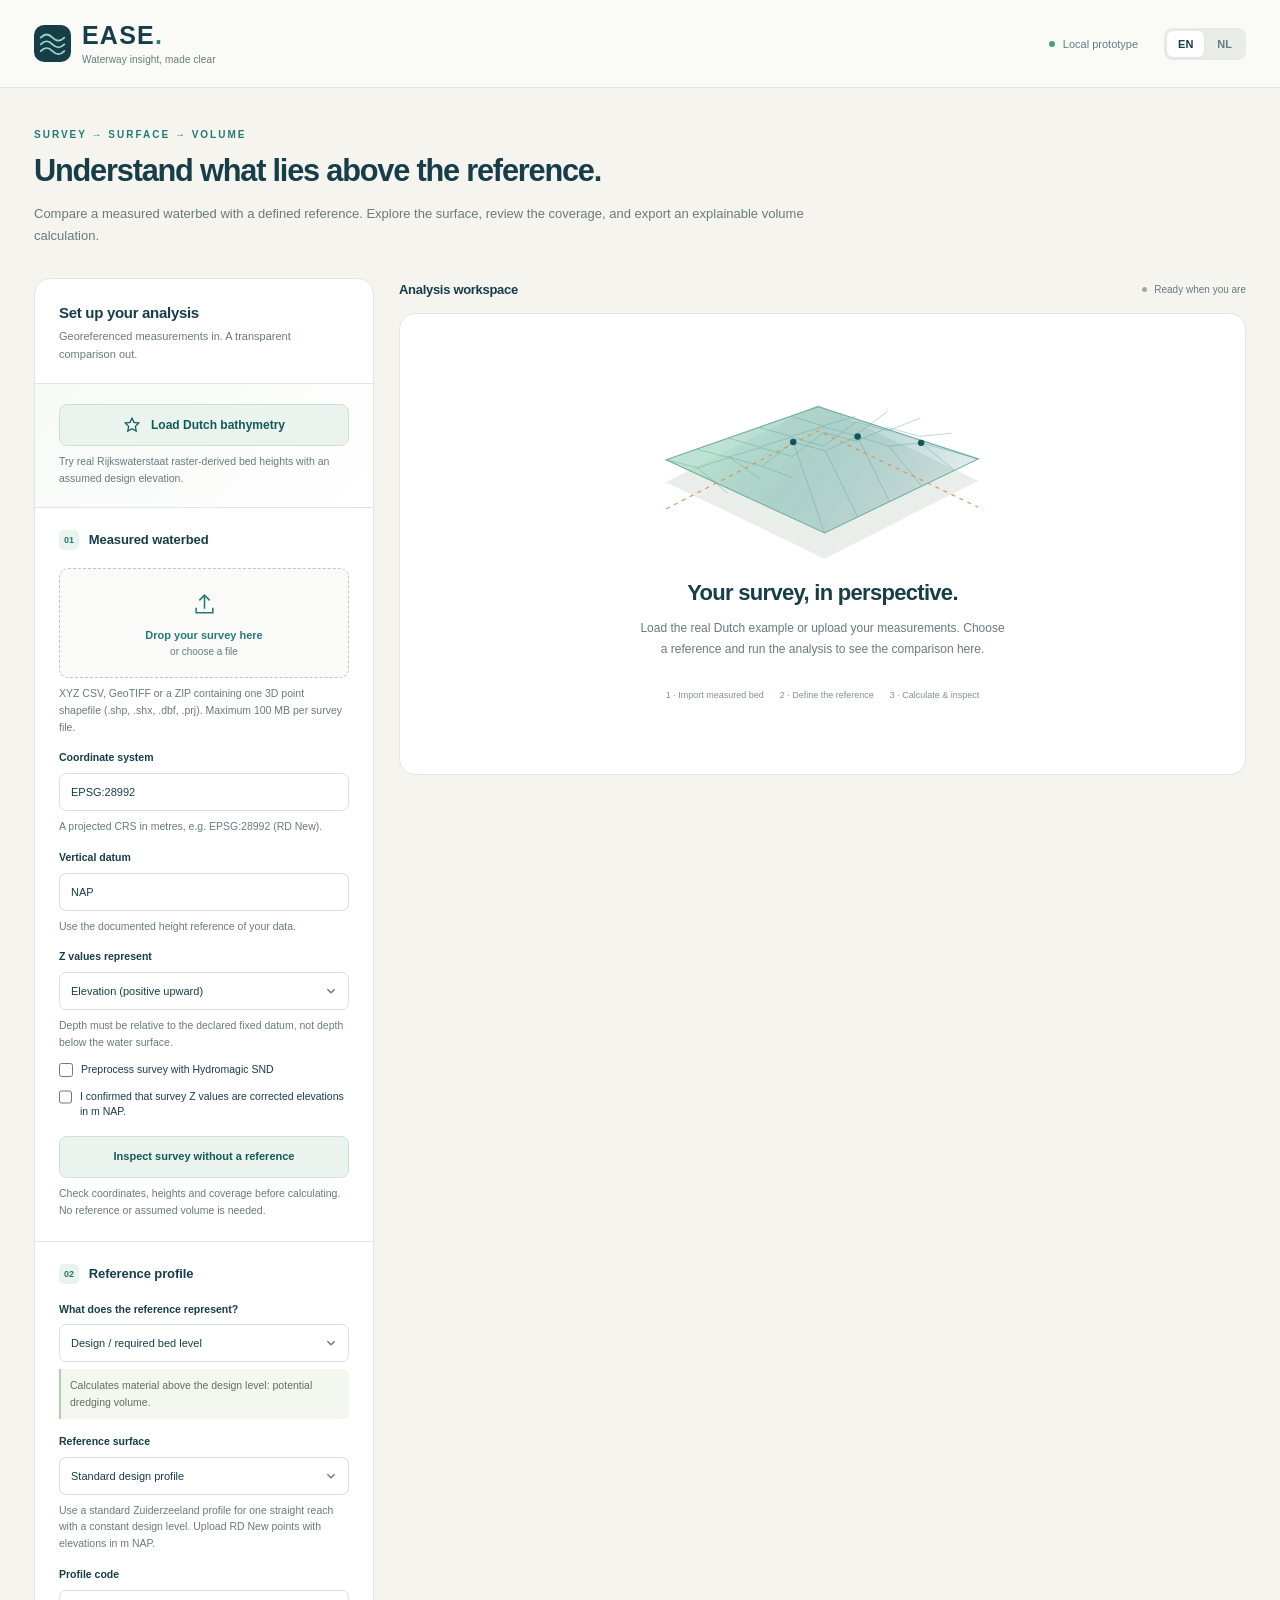
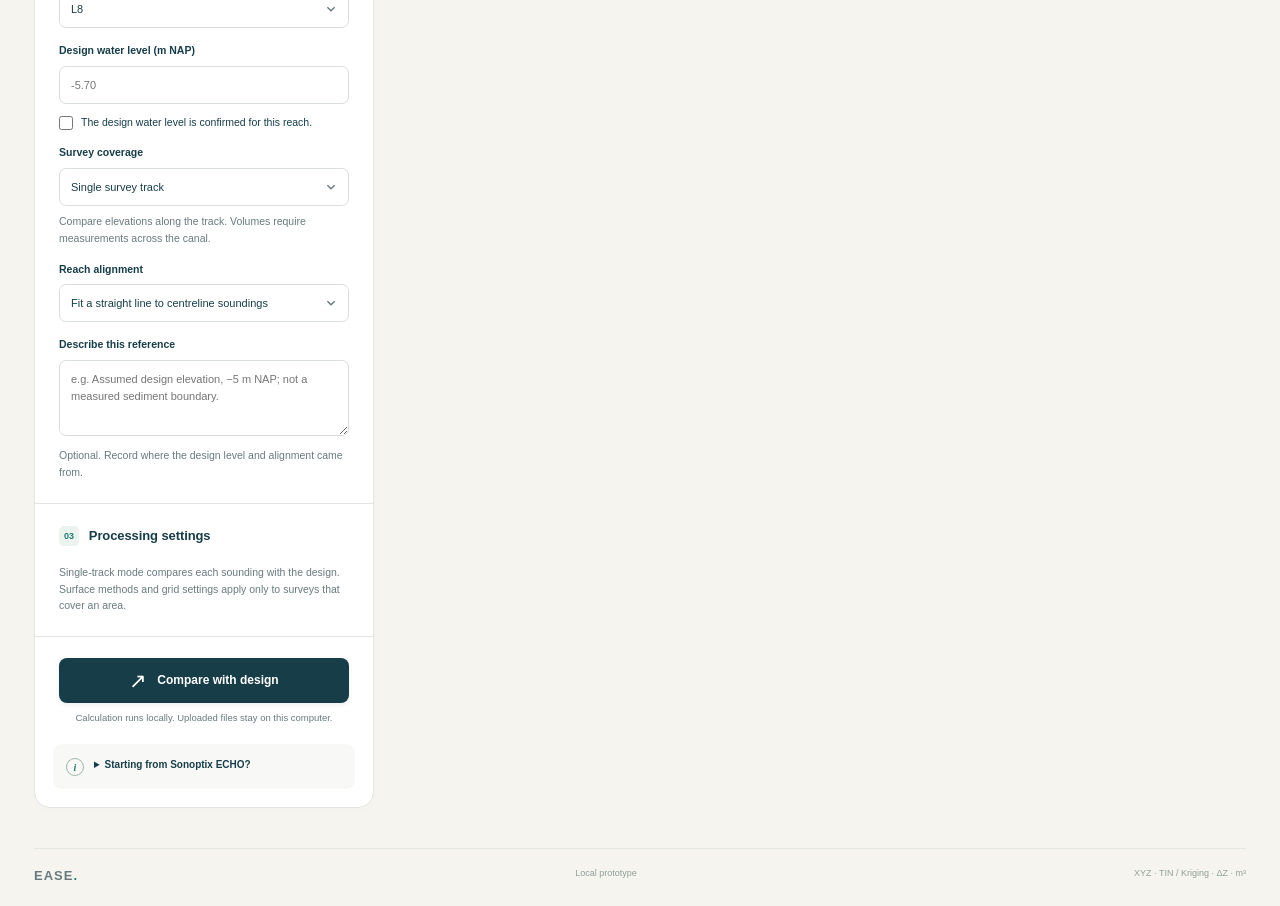
==== commit ea4c9adc: "fix: accept rounded Hydromagic RD New projections in the browser" ====
--- a/static/index.html
+++ b/static/index.html
@@ -20,25 +20,6 @@
     <div class="topbar-tools"><span class="local-badge"><span></span><span id="runtime-badge" data-i18n="local"></span></span><div class="language-switch" role="group" data-i18n-aria="language"><button type="button" data-language="en" aria-pressed="true">EN</button><button type="button" data-language="nl" aria-pressed="false">NL</button></div></div>
   </header>
   <main class="page-shell">
-    <section id="hosted-tools" class="hosted-tools" aria-labelledby="hosted-title" hidden>
-      <div><h1 id="hosted-title" data-i18n="hostPublic"></h1><p data-i18n="hostDemoHint"></p></div>
-      <div class="hosted-demo-controls">
-        <label for="hosted-method" data-i18n="surfaceMethod"></label>
-        <select id="hosted-method"><option value="tin" data-i18n="tinMethod"></option><option value="kriging" data-i18n="krigingMethod"></option></select>
-        <button type="button" class="button button-primary" id="open-public-demo" data-i18n="hostLoad"></button>
-      </div>
-      <details id="hosted-access" hidden>
-        <summary data-i18n="hostLab"></summary>
-        <p data-i18n="hostPrivacy"></p>
-        <form id="hosted-login">
-          <label for="hosted-key" data-i18n="hostKey"></label>
-          <input id="hosted-key" type="password" required autocomplete="off" spellcheck="false">
-          <button class="button button-demo" type="submit" data-i18n="hostUnlock"></button>
-        </form>
-        <button type="button" class="button button-demo" id="hosted-lock" data-i18n="hostLock" hidden></button>
-      </details>
-      <p id="hosted-message" role="status"></p>
-    </section>
     <section class="intro"><p class="eyebrow" data-i18n="eyebrow"></p><h1 data-i18n="title"></h1><p class="intro-copy" data-i18n="intro"></p></section>
     <div class="app-layout">
       <aside class="setup-panel">
@@ -60,6 +41,7 @@
               </div>
               <label class="profile-check" id="survey-nap-label" hidden><input id="survey-nap-confirmed" type="checkbox"><span data-i18n="profileNAPConfirmed"></span></label>
               <button type="button" id="inspect-survey" class="button button-demo inspect-button" data-i18n="inspectSurvey"></button><p class="field-hint" data-i18n="inspectHint"></p>
+              <div id="inspect-error" class="form-error" role="alert" hidden></div>
             </section>
             <section class="form-section"><h3><span class="step-number">02</span><span data-i18n="stepReference"></span></h3>
               <div class="field"><label for="reference-type" data-i18n="refType"></label><select id="reference-type"><option value="design" data-i18n="design"></option><option value="previous" data-i18n="previous"></option><option value="underside" data-i18n="underside"></option></select><p class="field-hint ref-interpretation" id="reference-type-hint"></p></div>
@@ -90,7 +72,8 @@
               <div class="field"><label for="reference-note" data-i18n="referenceNote"></label><textarea id="reference-note" rows="3" maxlength="1000" data-i18n-placeholder="referenceNotePlaceholder" required></textarea><p class="field-hint" id="reference-note-hint" data-i18n="referenceNoteHint"></p></div>
             </section>
             <fieldset class="fieldset-reset form-section" id="volume-settings"><h3><span class="step-number">03</span><span data-i18n="stepSettings"></span></h3>
-
+              <p class="field-hint" id="track-processing-note" data-i18n="trackProcessingNote" hidden></p>
+              <div id="volume-controls">
               <div class="field"><label for="surface-method" data-i18n="surfaceMethod"></label><select id="surface-method"><option value="tin" data-i18n="tinMethod"></option><option value="kriging" data-i18n="krigingMethod"></option></select><p class="field-hint" data-i18n="surfaceHint"></p></div>
               <div id="kriging-fields" hidden>
                 <div class="field"><label for="kriging-model" data-i18n="variogramModel"></label><select id="kriging-model"><option value="spherical" data-i18n="spherical"></option><option value="exponential" data-i18n="exponential"></option><option value="gaussian" data-i18n="gaussian"></option></select></div>
@@ -110,6 +93,7 @@
               <div class="field-row"><div class="field"><label for="cell-size" data-i18n="cellSize"></label><div class="unit-input"><input id="cell-size" type="number" value="1" min="0.05" max="1000" step="0.1"><span>m</span></div></div><div class="field"><label for="max-edge" data-i18n="maxEdge"></label><div class="unit-input"><input id="max-edge" type="number" value="3" min="0.05" max="10000" step="1"><span>m</span></div></div></div><p class="field-hint" data-i18n="gridHint"></p>
               <div class="field"><label for="filter-mode" data-i18n="filter"></label><select id="filter-mode"><option value="off" data-i18n="filterOff"></option><option value="flag" data-i18n="filterFlag" selected></option><option value="exclude" data-i18n="filterExclude"></option></select><p class="field-hint" data-i18n="filterHint"></p></div>
               <details class="advanced-settings"><summary data-i18n="advanced"></summary><div class="advanced-content"><div class="field-row"><div class="field"><label for="filter-k" data-i18n="filterK"></label><input id="filter-k" type="number" min="2" max="20" step="0.5" value="4.5"></div><div class="field"><label for="filter-floor" data-i18n="filterFloor"></label><div class="unit-input"><input id="filter-floor" type="number" min="0.001" max="100" step="0.05" value="0.25"><span>m</span></div></div></div><div class="field"><label for="neighbors" data-i18n="neighbors"></label><input id="neighbors" type="number" min="6" max="64" step="1" value="16"></div><div class="field"><label for="sigma-current" data-i18n="sigmaCurrent"></label><input id="sigma-current" type="number" min="0" max="100" step="0.01" data-i18n-placeholder="optional"></div><div class="field"><label for="sigma-reference" data-i18n="sigmaReference"></label><input id="sigma-reference" type="number" min="0" max="100" step="0.01" data-i18n-placeholder="optional"></div><p class="field-hint" data-i18n="uncertaintyHint"></p><div class="field"><label for="boundary-file" data-i18n="boundary"></label><div class="boundary-input"><input type="file" id="boundary-file" accept=".geojson,.json" class="file-input"><span id="boundary-name" data-i18n="boundaryUpload"></span></div><button id="remove-boundary" class="text-button" type="button" data-i18n="remove" hidden></button><p class="field-hint" data-i18n="boundaryHint"></p></div></div></details>
+              </div>
             </fieldset>
           </fieldset>
           <div class="run-block"><div id="form-error" class="form-error" role="alert" hidden></div><button type="submit" class="button button-primary" id="run-analysis"><span id="run-icon" aria-hidden="true">↗</span><span id="run-label" data-i18n="run"></span></button><p id="run-privacy" class="field-hint" data-i18n="runHint"></p></div>
--- a/static/styles.css
+++ b/static/styles.css
@@ -29,15 +29,3 @@
 #profile-chart{height:390px;width:100%}
 #profile-result .export-links{margin-top:10px}
 @media(max-width:620px){#profile-chart{height:320px}}
-
-.hosted-tools {display:grid;grid-template-columns:minmax(0,1fr) auto;align-items:center;gap:14px 26px;padding:19px 22px;margin:0 0 24px;background:#fff;border:1px solid #cddfd8;border-radius:16px}
-.hosted-tools h1 {font-size:23px;margin:0 0 5px;letter-spacing:-.025em}
-.hosted-tools p {margin:0;color:#506a73;font-size:13px;line-height:1.55}
-.hosted-demo-controls,.hosted-tools form {display:flex;align-items:center;gap:9px;flex-wrap:wrap}
-.hosted-tools label {font-size:13px;font-weight:650}
-.hosted-tools input,.hosted-tools select {min-height:42px;padding:8px 10px;border:1px solid #cddfd8;border-radius:8px;background:#fff;color:#143744}
-.hosted-tools details,.hosted-tools [role=status] {grid-column:1/-1}
-.hosted-tools details > * + * {margin-top:10px}
-.hosted-tools summary {width:fit-content;cursor:pointer;font-size:13px;font-weight:700;color:#165d61}
-.app-layout.hosted-public {grid-template-columns:minmax(0,1fr)}
-@media(max-width:820px) {.hosted-tools {grid-template-columns:minmax(0,1fr);padding:15px;gap:10px}}
